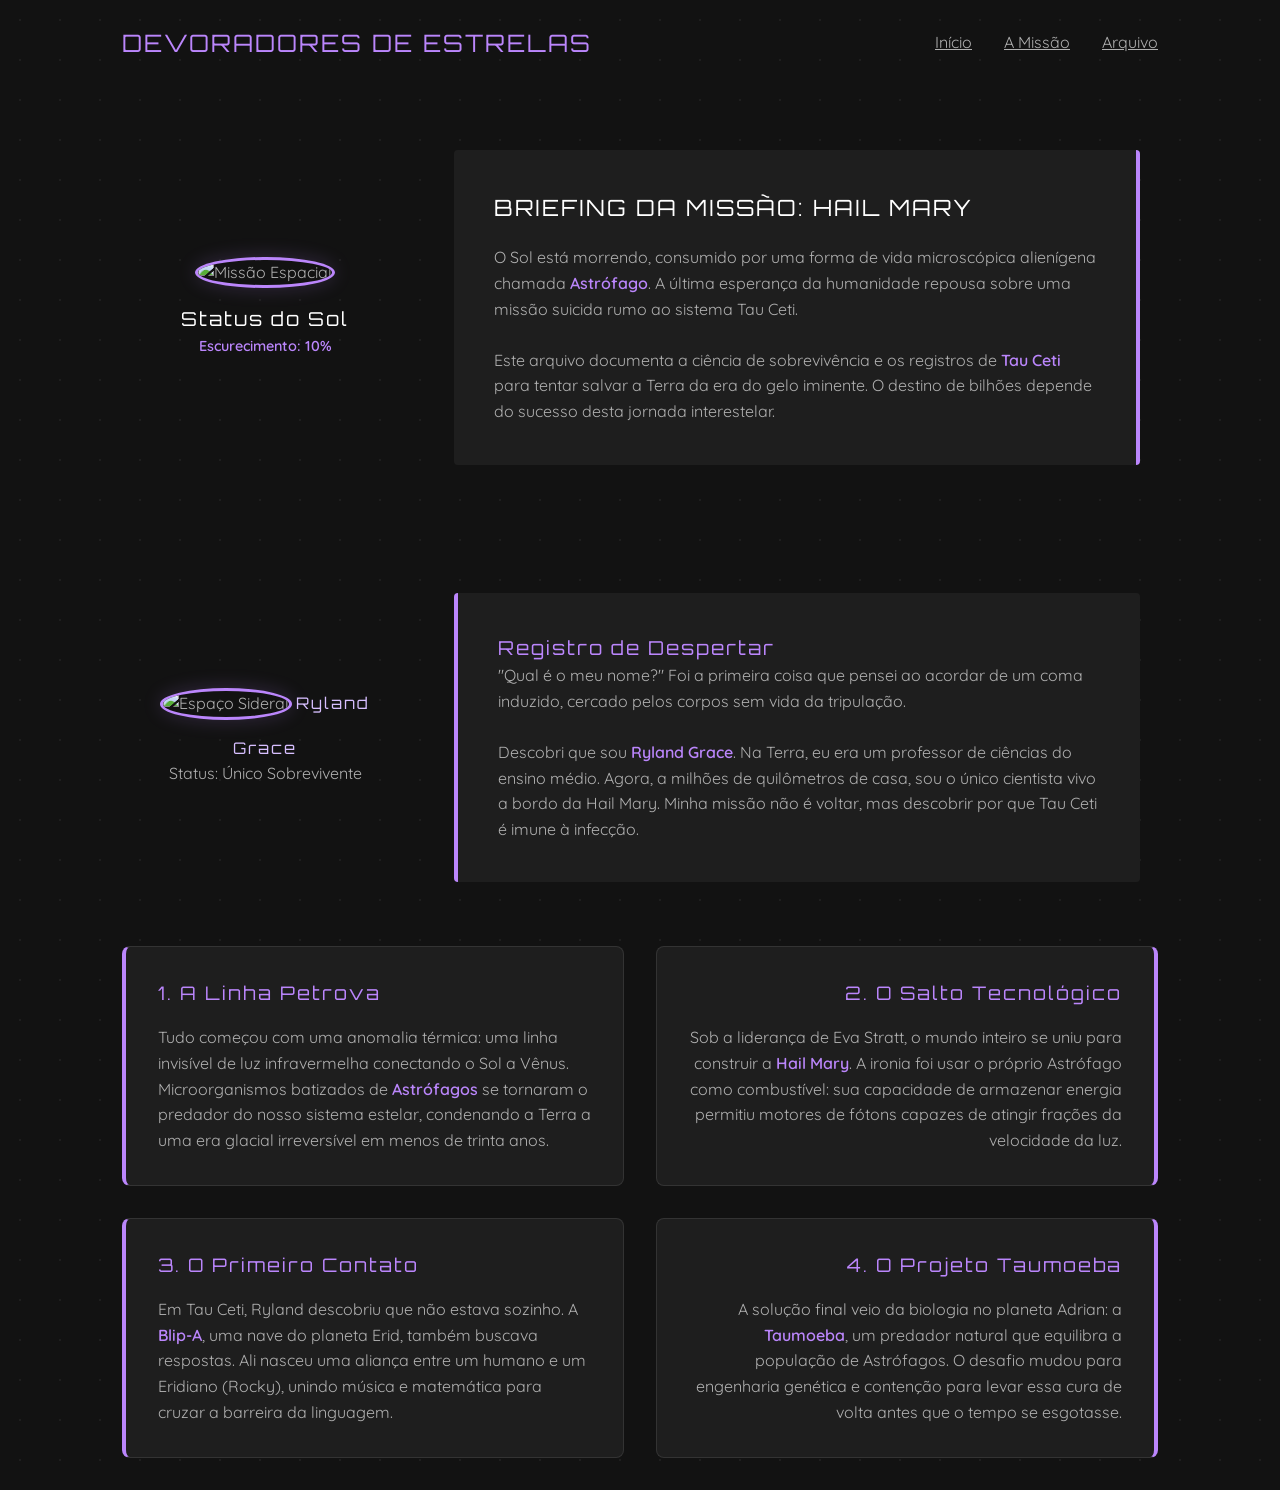
==== index.html @ bce08f2d "first commit" ====
<!DOCTYPE html>
<html lang="pt-BR">
<head>
    <meta charset="UTF-8">
    <meta name="viewport" content="width=device-width, initial-scale=1.0">
    <title>Projeto Hail Mary | Devoradores de Estrelas</title>
    <link rel="stylesheet" href="style.css">
    <link rel="preconnect" href="https://fonts.googleapis.com">
    <link rel="preconnect" href="https://fonts.gstatic.com" crossorigin>
    <link href="https://fonts.googleapis.com/css2?family=Orbitron:wght@400;700&family=Quicksand:wght@300;500&display=swap" rel="stylesheet">
</head>

<body>
    <nav>
        <h1>DEVORADORES DE ESTRELAS</h1>
        <ul>
            <li><a href="#">Início</a></li>
            <li><a href="#">A Missão</a></li>
            <li><a href="#">Arquivo</a></li>            
        </ul>
    </nav>
    
<div class="banner">
    <div class="content inversion">
        <div class="right-text">
            <strong>Briefing da Missão: Hail Mary</strong>
            <p>
                O Sol está morrendo, consumido por uma forma de vida microscópica alienígena chamada <span>Astrófago</span>. 
                A última esperança da humanidade repousa sobre uma missão suicida rumo ao sistema Tau Ceti.
            </p>
            <br>
            <p>
                Este arquivo documenta a ciência de sobrevivência e os registros de <span>Tau Ceti</span> para tentar salvar a Terra da era do gelo iminente. O destino de bilhões depende do sucesso desta jornada interestelar.
            </p>
        </div>

        <div class="left-img">
            <img src="https://images.unsplash.com/photo-1446776811953-b23d57bd21aa?q=80&w=400&auto=format&fit=crop" alt="Missão Espacial">
            <strong>Status do Sol</strong>
            <p>Escurecimento: 10%</p>
        </div>
    </div>
</div>

<div class="banner">
    <div class="content">
        <div class="left">
            <img src="https://images.unsplash.com/photo-1462331940025-496dfbfc7564?q=80&w=400&auto=format&fit=crop" alt="Espaço Sideral">
            <strong>Ryland Grace</strong>
            <p>Status: Único Sobrevivente</p>
        </div>

        <div class="right">
            <strong>Registro de Despertar</strong>
            <p>
                "Qual é o meu nome?" Foi a primeira coisa que pensei ao acordar de um coma induzido, cercado pelos corpos sem vida da tripulação. 
            </p>
            <br>
            <p>
                Descobri que sou <span>Ryland Grace</span>. Na Terra, eu era um professor de ciências do ensino médio. Agora, a milhões de quilômetros de casa, sou o único cientista vivo a bordo da Hail Mary. Minha missão não é voltar, mas descobrir por que Tau Ceti é imune à infecção.
            </p>
        </div>
    </div>
</div>
    <section class="info-row">
        <div class="info-box left-box">
            <h3>1. A Linha Petrova</h3>
            <p>Tudo começou com uma anomalia térmica: uma linha invisível de luz infravermelha conectando o Sol a Vênus. Microorganismos batizados de <span>Astrófagos</span> se tornaram o predador do nosso sistema estelar, condenando a Terra a uma era glacial irreversível em menos de trinta anos.</p>
        </div>
        <div class="info-box right-box">
            <h3>2. O Salto Tecnológico</h3>
            <p>Sob a liderança de Eva Stratt, o mundo inteiro se uniu para construir a <span>Hail Mary</span>. A ironia foi usar o próprio Astrófago como combustível: sua capacidade de armazenar energia permitiu motores de fótons capazes de atingir frações da velocidade da luz.</p>
        </div>
    </section>

    <section class="info-row">
        <div class="info-box left-box">
            <h3>3. O Primeiro Contato</h3>
            <p>Em Tau Ceti, Ryland descobriu que não estava sozinho. A <span>Blip-A</span>, uma nave do planeta Erid, também buscava respostas. Ali nasceu uma aliança entre um humano e um Eridiano (Rocky), unindo música e matemática para cruzar a barreira da linguagem.</p>
        </div>
        <div class="info-box right-box">
            <h3>4. O Projeto Taumoeba</h3>
            <p>A solução final veio da biologia no planeta Adrian: a <span>Taumoeba</span>, um predador natural que equilibra a população de Astrófagos. O desafio mudou para engenharia genética e contenção para levar essa cura de volta antes que o tempo se esgotasse.</p>
        </div>
    </section>
</body>
</html>
---- style.css ----
* {
    box-sizing: border-box;
    padding: 0;
    margin: 0;
}

body {
    background-color: #121212;
    background-image: radial-gradient(circle, rgba(255,255,255,0.05) 1px, transparent 1px);
    background-size: 40px 40px;
    color: #B0B0B0;
    font-family: 'Quicksand', sans-serif;
    line-height: 1.6;
}

h1, h3, strong {
    font-family: 'Orbitron', sans-serif; /* Troca aqui */
    color: #d7bfff;
    letter-spacing: 2px; /* Orbitron fica linda com espaçamento maior */
    font-weight: 400; 
}
/* Ajuste no Briefing e Registro para a fonte não ficar gigante */
.banner .content .right strong, 
.right-text strong {
    font-size: 1.2rem; /* Orbitron é naturalmente maior, então diminuímos o size */
    color: #BB86FC;
}

span {
    color: #BB86FC;
    font-weight: 600;
}

/* Navegação */
nav {
    padding: 1.5rem 2rem;
    display: flex;
    justify-content: space-between;
    align-items: center;
    max-width: 1100px;
    margin: 0 auto;
}

nav h1 { 
    font-size: 1.5rem;
    color: #BB86FC;
}

nav ul {
    display: flex;
    gap: 2rem;
    list-style: none;
}

nav ul li a {
    color: #B0B0B0;
    transition: 0.3s;
}

nav ul li a:hover {
    color: #BB86FC;
}

/* NOVA SEÇÃO: Mission Briefing */
.mission-briefing {
    max-width: 1100px;
    margin: 2rem auto;
    padding: 0 2rem;
}

.briefing-content {
    background: rgba(187, 134, 252, 0.05);
    border: 1px solid rgba(187, 134, 252, 0.2);
    padding: 2rem;
    border-radius: 8px;
    text-align: center;
}

.briefing-content strong {
    display: block;
    font-size: 1.2rem;
    margin-bottom: 1rem;
    color: #BB86FC;
    text-transform: uppercase;
}

/* Banner Personagem */
.banner {
    display: flex;
    justify-content: center;
    padding: 4rem 2rem;
}

.banner .content {
    display: flex;
    max-width: 1000px;
    gap: 4rem;
    align-items: center;
}

.banner .left {
    text-align: center;
    min-width: 250px;
}

.banner img {
    width: 200px; height: 200px;
    border-radius: 50%;
    border: 3px solid #BB86FC;
    margin-bottom: 1rem;
    box-shadow: 0 0 20px rgba(187, 134, 252, 0.2);
}

.banner .right {
    background: #1E1E1E;
    padding: 2.5rem;
    border-left: 4px solid #BB86FC;
    border-radius: 4px;
}

/* Seções de 2 em 2 */
.info-row {
    display: flex;
    max-width: 1100px;
    margin: 0 auto 2rem;
    gap: 2rem;
    padding: 0 2rem;
}

.info-box {
    flex: 1;
    background: #1E1E1E;
    padding: 2rem;
    border-radius: 8px;
    border: 1px solid #333;
    transition: 0.3s;
}

.left-box {
    border-left: 4px solid #BB86FC;
}

.right-box {
    border-right: 4px solid #BB86FC;
    text-align: right;
}

.info-box h3 {
    color: #BB86FC;
    margin-bottom: 1rem;
}

.info-box:hover {
    transform: translateY(-5px);
    border-color: #BB86FC;
}

/* Responsividade */
@media (max-width: 850px) {
    .banner .content, .info-row {
        flex-direction: column;
        }
    .right-box {
        text-align: left;
        border-right: none;
        border-left: 4px solid #BB86FC;
    }
    nav {
        flex-direction: column;
        gap: 1rem;
    }
}

/* Classe para inverter a ordem (Texto na Esquerda, Imagem na Direita) */
.inversion {
    flex-direction: row-reverse !important;
}

/* Ajuste específico para o card de texto quando está na esquerda */
.right-text {
    background: #1E1E1E;
    padding: 2.5rem;
    border-right: 4px solid #BB86FC; /* Borda agora no lado direito */
    border-radius: 4px;
    flex: 1;
}

.right-text strong {
    display: block;
    font-size: 1.4rem;
    margin-bottom: 1.2rem;
    color: #FFFFFF;
    text-transform: uppercase;
}

/* Ajuste da imagem quando está no lado direito */
.left-img {
    text-align: center;
    min-width: 250px;
}

.left-img img {
    width: 200px;
    height: 200px;
    border-radius: 50%;
    border: 3px solid #BB86FC;
    margin-bottom: 1rem;
    box-shadow: 0 0 20px rgba(187, 134, 252, 0.2);
}

.left-img strong {
    display: block;
    font-size: 1.2rem;
    color: #FFFFFF;
}

.left-img p {
    color: #BB86FC;
    font-weight: 600;
    font-size: 0.9rem;
}

/* Responsividade: Volta ao normal no mobile para não quebrar o layout */
@media (max-width: 850px) {
    .inversion {
        flex-direction: column !important;
    }
    .right-text {
        border-right: none;
        border-left: 4px solid #BB86FC; /* Volta para a esquerda no mobile */
    }
}
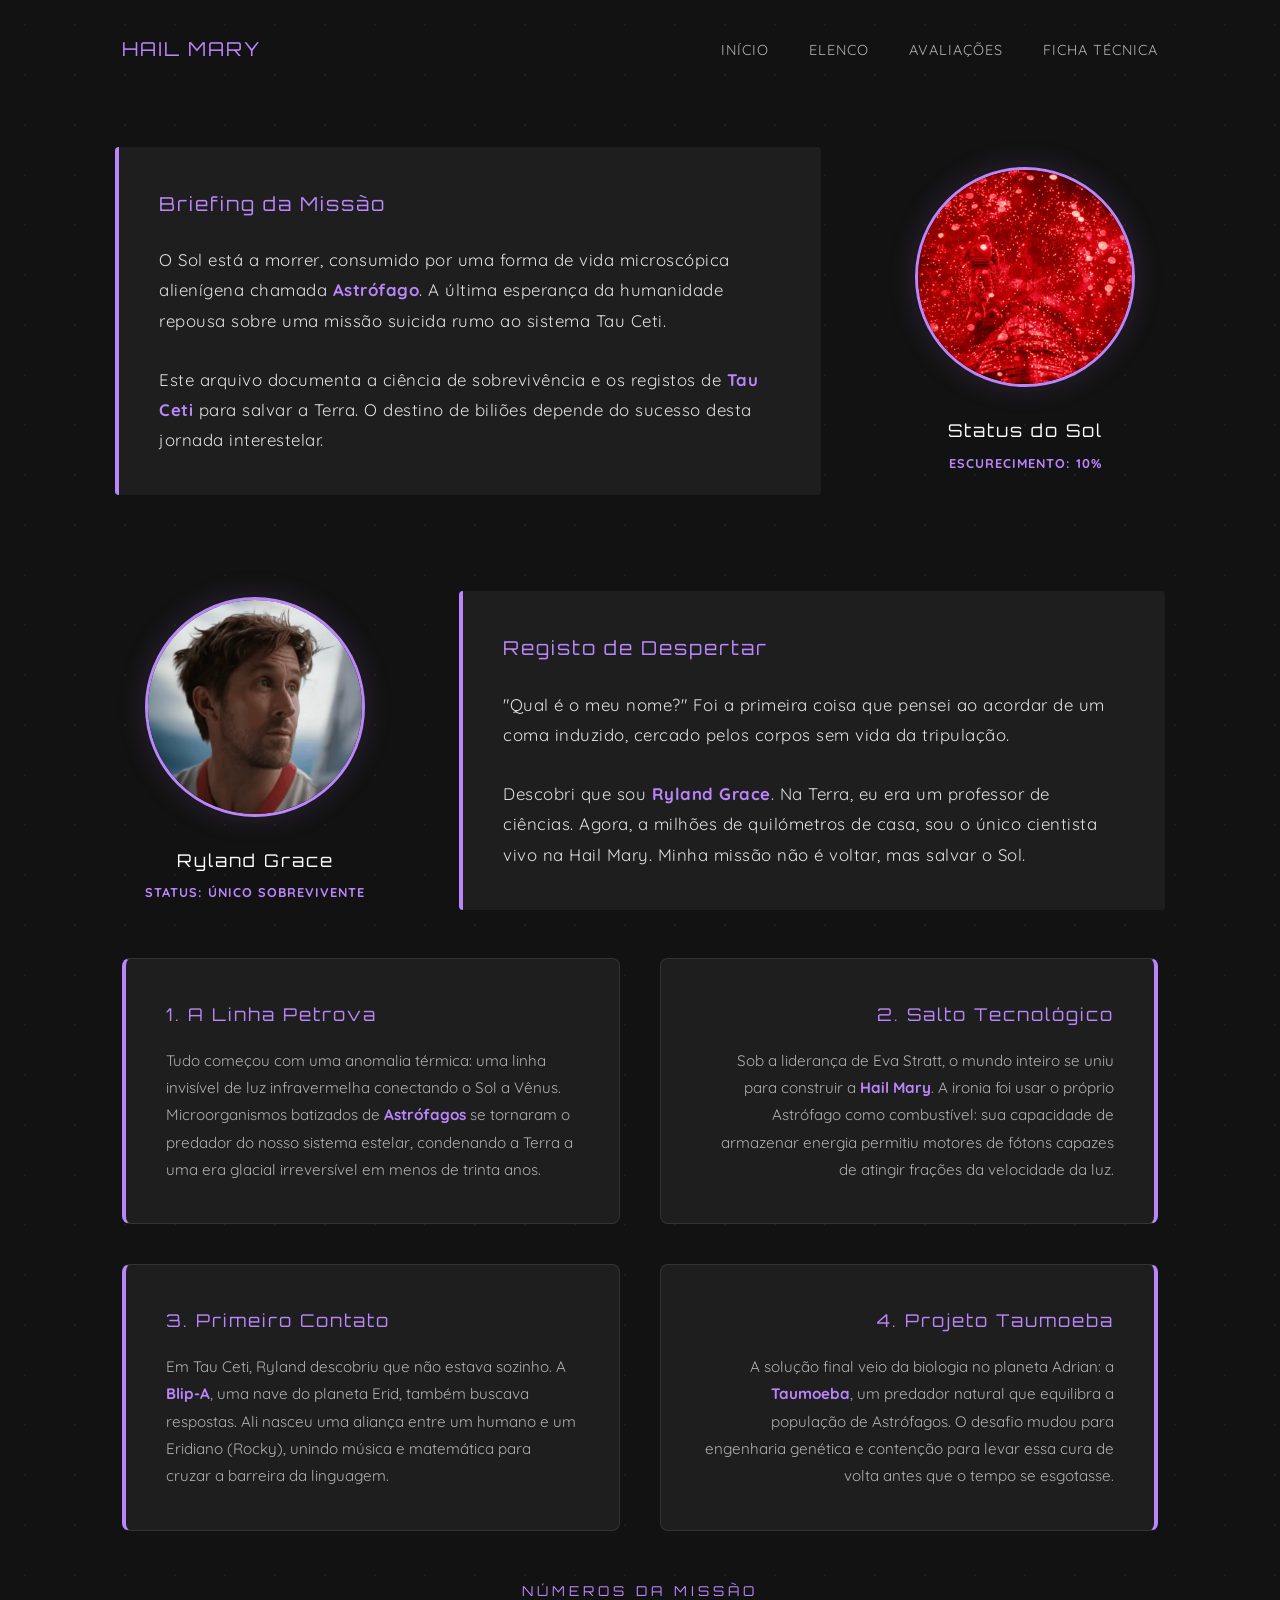
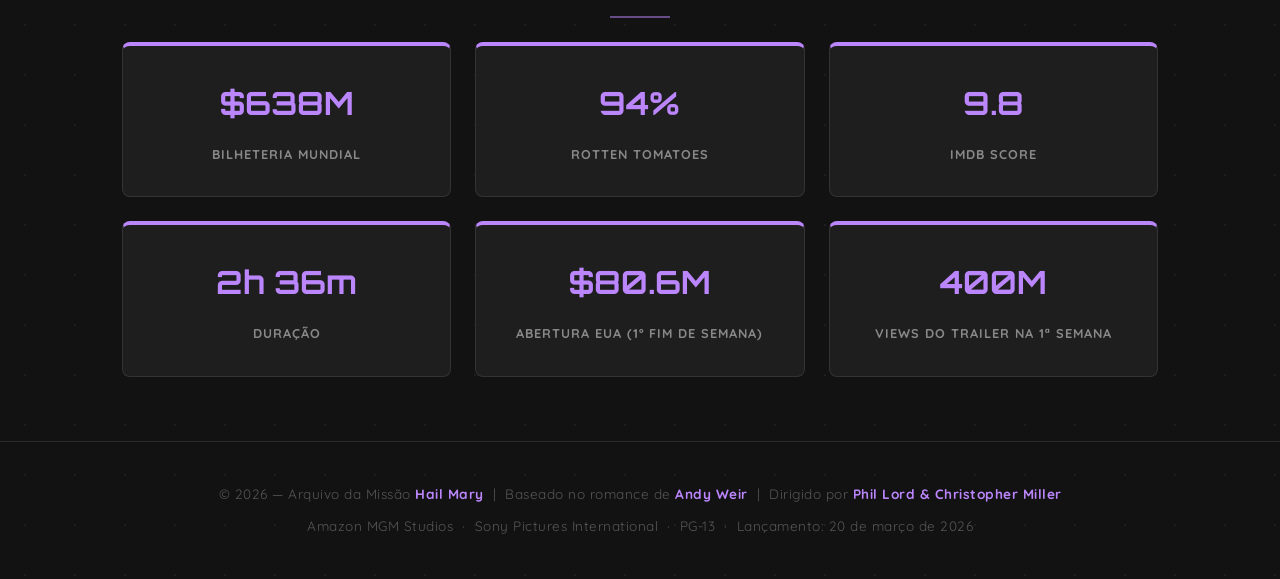
==== commit 11d8693a: "finalizado' '" ====
--- a/index.html
+++ b/index.html
@@ -7,81 +7,105 @@
     <link rel="stylesheet" href="style.css">
     <link rel="preconnect" href="https://fonts.googleapis.com">
     <link rel="preconnect" href="https://fonts.gstatic.com" crossorigin>
-    <link href="https://fonts.googleapis.com/css2?family=Orbitron:wght@400;700&family=Quicksand:wght@300;500&display=swap" rel="stylesheet">
+    <link href="https://fonts.googleapis.com/css2?family=Orbitron:wght@400;700&family=Quicksand:wght@300;500;700&display=swap" rel="stylesheet">
 </head>
 
 <body>
     <nav>
-        <h1>DEVORADORES DE ESTRELAS</h1>
+        <h1>HAIL MARY</h1>
         <ul>
             <li><a href="#">Início</a></li>
-            <li><a href="#">A Missão</a></li>
-            <li><a href="#">Arquivo</a></li>            
+            <li><a href="index2.html">Elenco</a></li>
+            <li><a href="index3.html">Avaliações</a></li>
+            <li><a href="index4.html">Ficha Técnica</a></li>
         </ul>
     </nav>
-    
-<div class="banner">
-    <div class="content inversion">
-        <div class="right-text">
-            <strong>Briefing da Missão: Hail Mary</strong>
-            <p>
-                O Sol está morrendo, consumido por uma forma de vida microscópica alienígena chamada <span>Astrófago</span>. 
-                A última esperança da humanidade repousa sobre uma missão suicida rumo ao sistema Tau Ceti.
-            </p>
-            <br>
-            <p>
-                Este arquivo documenta a ciência de sobrevivência e os registros de <span>Tau Ceti</span> para tentar salvar a Terra da era do gelo iminente. O destino de bilhões depende do sucesso desta jornada interestelar.
-            </p>
-        </div>
 
-        <div class="left-img">
-            <img src="https://images.unsplash.com/photo-1446776811953-b23d57bd21aa?q=80&w=400&auto=format&fit=crop" alt="Missão Espacial">
-            <strong>Status do Sol</strong>
-            <p>Escurecimento: 10%</p>
+    <div class="banner">
+        <div class="content">
+            <div class="text-block border-left">
+                <strong>Briefing da Missão</strong>
+                <p>O Sol está a morrer, consumido por uma forma de vida microscópica alienígena chamada <span>Astrófago</span>. A última esperança da humanidade repousa sobre uma missão suicida rumo ao sistema Tau Ceti.</p>
+                <br>
+                <p>Este arquivo documenta a ciência de sobrevivência e os registos de <span>Tau Ceti</span> para salvar a Terra. O destino de biliões depende do sucesso desta jornada interestelar.</p>
+            </div>
+            <div class="image-block">
+                <img src="pics/project-hail-mary-astrophage.jpg" alt="Astrófagos na linha de Petrova">
+                <strong>Status do Sol</strong>
+                <p class="status-tag">Escurecimento: 10%</p>
+            </div>
         </div>
     </div>
-</div>
 
-<div class="banner">
-    <div class="content">
-        <div class="left">
-            <img src="https://images.unsplash.com/photo-1462331940025-496dfbfc7564?q=80&w=400&auto=format&fit=crop" alt="Espaço Sideral">
-            <strong>Ryland Grace</strong>
-            <p>Status: Único Sobrevivente</p>
-        </div>
-
-        <div class="right">
-            <strong>Registro de Despertar</strong>
-            <p>
-                "Qual é o meu nome?" Foi a primeira coisa que pensei ao acordar de um coma induzido, cercado pelos corpos sem vida da tripulação. 
-            </p>
-            <br>
-            <p>
-                Descobri que sou <span>Ryland Grace</span>. Na Terra, eu era um professor de ciências do ensino médio. Agora, a milhões de quilômetros de casa, sou o único cientista vivo a bordo da Hail Mary. Minha missão não é voltar, mas descobrir por que Tau Ceti é imune à infecção.
-            </p>
+    <div class="banner">
+        <div class="content">
+            <div class="image-block">
+                <img src="pics/graceimg.png" alt="Ryland Grace">
+                <strong>Ryland Grace</strong>
+                <p class="status-tag">Status: Único Sobrevivente</p>
+            </div>
+            <div class="text-block border-left">
+                <strong>Registo de Despertar</strong>
+                <p>"Qual é o meu nome?" Foi a primeira coisa que pensei ao acordar de um coma induzido, cercado pelos corpos sem vida da tripulação.</p>
+                <br>
+                <p>Descobri que sou <span>Ryland Grace</span>. Na Terra, eu era um professor de ciências. Agora, a milhões de quilómetros de casa, sou o único cientista vivo na Hail Mary. Minha missão não é voltar, mas salvar o Sol.</p>
+            </div>
         </div>
     </div>
-</div>
+
     <section class="info-row">
-        <div class="info-box left-box">
+        <div class="info-box left-accent">
             <h3>1. A Linha Petrova</h3>
             <p>Tudo começou com uma anomalia térmica: uma linha invisível de luz infravermelha conectando o Sol a Vênus. Microorganismos batizados de <span>Astrófagos</span> se tornaram o predador do nosso sistema estelar, condenando a Terra a uma era glacial irreversível em menos de trinta anos.</p>
         </div>
-        <div class="info-box right-box">
-            <h3>2. O Salto Tecnológico</h3>
-            <p>Sob a liderança de Eva Stratt, o mundo inteiro se uniu para construir a <span>Hail Mary</span>. A ironia foi usar o próprio Astrófago como combustível: sua capacidade de armazenar energia permitiu motores de fótons capazes de atingir frações da velocidade da luz.</p>
+        <div class="info-box right-accent">
+            <h3>2. Salto Tecnológico</h3>
+            <p>Sob a liderança de Eva Stratt, o mundo inteiro se uniu para construir a <span>Hail Mary</span>. A ironia foi usar o próprio Astrófago como combustível: sua capacidade de armazenar energia permitiu motores de fótons capazes de atingir frações da velocidade da luz.</p> 
+       </div>
+    </section>
+
+    <section class="info-row">
+        <div class="info-box left-accent">
+            <h3>3. Primeiro Contato</h3>
+            <p>Em Tau Ceti, Ryland descobriu que não estava sozinho. A <span>Blip-A</span>, uma nave do planeta Erid, também buscava respostas. Ali nasceu uma aliança entre um humano e um Eridiano (Rocky), unindo música e matemática para cruzar a barreira da linguagem.</p>
+        </div>
+        <div class="info-box right-accent">
+            <h3>4. Projeto Taumoeba</h3>
+            <p>A solução final veio da biologia no planeta Adrian: a <span>Taumoeba</span>, um predador natural que equilibra a população de Astrófagos. O desafio mudou para engenharia genética e contenção para levar essa cura de volta antes que o tempo se esgotasse.</p>
         </div>
     </section>
 
-    <section class="info-row">
-        <div class="info-box left-box">
-            <h3>3. O Primeiro Contato</h3>
-            <p>Em Tau Ceti, Ryland descobriu que não estava sozinho. A <span>Blip-A</span>, uma nave do planeta Erid, também buscava respostas. Ali nasceu uma aliança entre um humano e um Eridiano (Rocky), unindo música e matemática para cruzar a barreira da linguagem.</p>
+    <p class="section-title">Números da Missão</p>
+    <div class="stats-grid">
+        <div class="stat-card">
+            <span class="stat-number">$638M</span>
+            <span class="stat-label">Bilheteria Mundial</span>
         </div>
-        <div class="info-box right-box">
-            <h3>4. O Projeto Taumoeba</h3>
-            <p>A solução final veio da biologia no planeta Adrian: a <span>Taumoeba</span>, um predador natural que equilibra a população de Astrófagos. O desafio mudou para engenharia genética e contenção para levar essa cura de volta antes que o tempo se esgotasse.</p>
+        <div class="stat-card">
+            <span class="stat-number">94%</span>
+            <span class="stat-label">Rotten Tomatoes</span>
         </div>
-    </section>
+        <div class="stat-card">
+            <span class="stat-number">9.8</span>
+            <span class="stat-label">IMDb Score</span>
+        </div>
+        <div class="stat-card">
+            <span class="stat-number">2h 36m</span>
+            <span class="stat-label">Duração</span>
+        </div>
+        <div class="stat-card">
+            <span class="stat-number">$80.6M</span>
+            <span class="stat-label">Abertura EUA (1º fim de semana)</span>
+        </div>
+        <div class="stat-card">
+            <span class="stat-number">400M</span>
+            <span class="stat-label">Views do Trailer na 1ª Semana</span>
+        </div>
+    </div>
+
+    <footer>
+        <p>© 2026 — Arquivo da Missão <span>Hail Mary</span> &nbsp;|&nbsp; Baseado no romance de <span>Andy Weir</span> &nbsp;|&nbsp; Dirigido por <span>Phil Lord & Christopher Miller</span></p>
+        <p style="margin-top:0.5rem;">Amazon MGM Studios &nbsp;·&nbsp; Sony Pictures International &nbsp;·&nbsp; PG-13 &nbsp;·&nbsp; Lançamento: 20 de março de 2026</p>
+    </footer>
 </body>
 </html>
--- a/style.css
+++ b/style.css
@@ -1,3 +1,4 @@
+/* --- Reset e Configurações Globais --- */
 * {
     box-sizing: border-box;
     padding: 0;
@@ -6,34 +7,30 @@
 
 body {
     background-color: #121212;
+    /* Efeito sutil de estrelas no fundo */
     background-image: radial-gradient(circle, rgba(255,255,255,0.05) 1px, transparent 1px);
-    background-size: 40px 40px;
-    color: #B0B0B0;
+    background-size: 50px 50px;
+    color: #E0E0E0; /* Cinza suave para não "estourar" a visão */
     font-family: 'Quicksand', sans-serif;
-    line-height: 1.6;
+    line-height: 1.8; /* Espaçamento de linha maior para melhor leitura */
+    -webkit-font-smoothing: antialiased;
 }
 
 h1, h3, strong {
-    font-family: 'Orbitron', sans-serif; /* Troca aqui */
-    color: #d7bfff;
-    letter-spacing: 2px; /* Orbitron fica linda com espaçamento maior */
-    font-weight: 400; 
-}
-/* Ajuste no Briefing e Registro para a fonte não ficar gigante */
-.banner .content .right strong, 
-.right-text strong {
-    font-size: 1.2rem; /* Orbitron é naturalmente maior, então diminuímos o size */
-    color: #BB86FC;
+    font-family: 'Orbitron', sans-serif;
+    color: #FFFFFF;
+    letter-spacing: 2px;
+    font-weight: 400;
 }
 
 span {
     color: #BB86FC;
-    font-weight: 600;
-}
-
-/* Navegação */
+    font-weight: 700;
+}
+
+/* --- Navegação --- */
 nav {
-    padding: 1.5rem 2rem;
+    padding: 2rem;
     display: flex;
     justify-content: space-between;
     align-items: center;
@@ -41,192 +38,268 @@
     margin: 0 auto;
 }
 
-nav h1 { 
-    font-size: 1.5rem;
-    color: #BB86FC;
-}
-
-nav ul {
-    display: flex;
-    gap: 2rem;
-    list-style: none;
-}
-
-nav ul li a {
-    color: #B0B0B0;
-    transition: 0.3s;
-}
-
-nav ul li a:hover {
-    color: #BB86FC;
-}
-
-/* NOVA SEÇÃO: Mission Briefing */
-.mission-briefing {
-    max-width: 1100px;
-    margin: 2rem auto;
-    padding: 0 2rem;
-}
-
-.briefing-content {
-    background: rgba(187, 134, 252, 0.05);
-    border: 1px solid rgba(187, 134, 252, 0.2);
-    padding: 2rem;
-    border-radius: 8px;
-    text-align: center;
-}
-
-.briefing-content strong {
+nav h1 { font-size: 1.2rem; color: #BB86FC; }
+
+nav ul { display: flex; gap: 2.5rem; list-style: none; }
+
+nav ul li a { 
+    color: #B0B0B0; 
+    font-size: 0.9rem; 
+    text-transform: uppercase; 
+    letter-spacing: 1px;
+    text-decoration: none;
+    transition: 0.3s; 
+}
+
+nav ul li a:hover { color: #BB86FC; }
+
+/* --- Estrutura de Banners --- */
+.banner {
+    display: flex;
+    justify-content: center;
+    padding: 3rem 2rem;
+}
+
+.banner.inversion .content {
+    flex-direction: row-reverse; /* Inverte a posição: Imagem na direita */
+}
+
+.content {
+    display: flex;
+    max-width: 1050px;
+    width: 100%;
+    gap: 4rem;
+    align-items: center;
+}
+
+/* Blocos de Texto */
+.text-block {
+    background: #1E1E1E;
+    padding: 2.5rem;
+    border-radius: 4px;
+    flex: 1;
+}
+
+.border-left { border-left: 4px solid #BB86FC; }
+.border-right { border-right: 4px solid #BB86FC; text-align: right; }
+
+.text-block strong {
     display: block;
     font-size: 1.2rem;
-    margin-bottom: 1rem;
-    color: #BB86FC;
-    text-transform: uppercase;
-}
-
-/* Banner Personagem */
-.banner {
-    display: flex;
-    justify-content: center;
-    padding: 4rem 2rem;
-}
-
-.banner .content {
-    display: flex;
-    max-width: 1000px;
-    gap: 4rem;
-    align-items: center;
-}
-
-.banner .left {
+    margin-bottom: 1.5rem;
+    color: #BB86FC;
+}
+
+.text-block p {
+    font-size: 1.05rem;
+    letter-spacing: 0.5px;
+}
+
+/* Blocos de Imagem */
+.image-block {
     text-align: center;
-    min-width: 250px;
-}
-
-.banner img {
-    width: 200px; height: 200px;
+    min-width: 280px;
+}
+
+.image-block img {
+    width: 220px;
+    height: 220px;
     border-radius: 50%;
     border: 3px solid #BB86FC;
-    margin-bottom: 1rem;
-    box-shadow: 0 0 20px rgba(187, 134, 252, 0.2);
-}
-
-.banner .right {
-    background: #1E1E1E;
-    padding: 2.5rem;
-    border-left: 4px solid #BB86FC;
-    border-radius: 4px;
-}
-
-/* Seções de 2 em 2 */
+    margin-bottom: 1.2rem;
+    box-shadow: 0 0 30px rgba(187, 134, 252, 0.15);
+    object-fit: cover;
+}
+
+.image-block strong {
+    font-size: 1.1rem;
+    display: block;
+    margin-bottom: 0.3rem;
+}
+
+.status-tag {
+    color: #BB86FC;
+    font-size: 0.8rem;
+    text-transform: uppercase;
+    font-weight: 700;
+    letter-spacing: 1px;
+}
+
+/* --- Seções de Informação (2 em 2) --- */
 .info-row {
     display: flex;
     max-width: 1100px;
-    margin: 0 auto 2rem;
-    gap: 2rem;
+    margin: 0 auto 2.5rem;
+    gap: 2.5rem;
     padding: 0 2rem;
 }
 
 .info-box {
     flex: 1;
     background: #1E1E1E;
-    padding: 2rem;
+    padding: 2.5rem;
     border-radius: 8px;
     border: 1px solid #333;
+    transition: 0.4s cubic-bezier(0.175, 0.885, 0.32, 1.275);
+}
+
+.left-accent { border-left: 4px solid #BB86FC; }
+.right-accent { border-right: 4px solid #BB86FC; text-align: right; }
+
+.info-box h3 { font-size: 1.1rem; color: #BB86FC; margin-bottom: 1rem; }
+
+.info-box p { font-size: 0.95rem; color: #B0B0B0; }
+
+.info-box:hover {
+    transform: translateY(-8px);
+    border-color: #BB86FC;
+    background: #252525;
+}
+
+/* --- Reviews --- */
+.review-large {
+    padding: 3rem;
+    font-style: italic;
+}
+
+.review-large h3 {
+    margin-bottom: 1.2rem;
+    font-size: 1rem;
+}
+
+.review-large p {
+    font-size: 1rem;
+    color: #C8C8C8;
+    line-height: 1.9;
+}
+
+/* --- Responsividade --- */
+@media (max-width: 850px) {
+    .content, .info-row, .banner.inversion .content { 
+        flex-direction: column !important; 
+        text-align: center;
+    }
+    
+    .border-right, .border-left, .left-accent, .right-accent {
+        border: none;
+        border-top: 4px solid #BB86FC;
+        text-align: center;
+    }
+
+    nav { flex-direction: column; gap: 1.5rem; }
+}
+/* --- Footer --- */
+footer {
+    margin-top: 4rem;
+    padding: 2.5rem 2rem;
+    border-top: 1px solid #2a2a2a;
+    text-align: center;
+    color: #555;
+    font-size: 0.85rem;
+    letter-spacing: 0.5px;
+}
+
+footer span { color: #BB86FC; }
+
+/* --- Ficha Técnica / Stats grid --- */
+.stats-grid {
+    display: grid;
+    grid-template-columns: repeat(3, 1fr);
+    gap: 1.5rem;
+    max-width: 1100px;
+    margin: 0 auto 3rem;
+    padding: 0 2rem;
+}
+
+.stat-card {
+    background: #1E1E1E;
+    border: 1px solid #333;
+    border-top: 4px solid #BB86FC;
+    border-radius: 8px;
+    padding: 1.8rem;
+    text-align: center;
     transition: 0.3s;
 }
 
-.left-box {
-    border-left: 4px solid #BB86FC;
-}
-
-.right-box {
-    border-right: 4px solid #BB86FC;
-    text-align: right;
-}
-
-.info-box h3 {
-    color: #BB86FC;
-    margin-bottom: 1rem;
-}
-
-.info-box:hover {
+.stat-card:hover {
+    background: #252525;
     transform: translateY(-5px);
-    border-color: #BB86FC;
-}
-
-/* Responsividade */
+}
+
+.stat-card .stat-number {
+    font-family: 'Orbitron', sans-serif;
+    font-size: 2rem;
+    color: #BB86FC;
+    display: block;
+    margin-bottom: 0.4rem;
+}
+
+.stat-card .stat-label {
+    font-size: 0.8rem;
+    color: #888;
+    text-transform: uppercase;
+    letter-spacing: 1px;
+}
+
+/* --- Section title --- */
+.section-title {
+    text-align: center;
+    font-family: 'Orbitron', sans-serif;
+    color: #BB86FC;
+    font-size: 0.85rem;
+    letter-spacing: 4px;
+    text-transform: uppercase;
+    margin: 3rem auto 1.5rem;
+    max-width: 1100px;
+    padding: 0 2rem;
+}
+
+.section-title::after {
+    content: '';
+    display: block;
+    width: 60px;
+    height: 2px;
+    background: #BB86FC;
+    margin: 0.8rem auto 0;
+    opacity: 0.5;
+}
+
+/* --- Trilha sonora --- */
+.tracklist {
+    max-width: 1100px;
+    margin: 0 auto 3rem;
+    padding: 0 2rem;
+    display: grid;
+    grid-template-columns: 1fr 1fr;
+    gap: 0.6rem;
+}
+
+.track-item {
+    background: #1a1a1a;
+    border-left: 3px solid #333;
+    padding: 0.8rem 1.2rem;
+    border-radius: 4px;
+    font-size: 0.9rem;
+    color: #B0B0B0;
+    display: flex;
+    gap: 1rem;
+    transition: 0.2s;
+}
+
+.track-item:hover {
+    border-left-color: #BB86FC;
+    color: #E0E0E0;
+    background: #222;
+}
+
+.track-item .track-num {
+    color: #555;
+    font-family: 'Orbitron', sans-serif;
+    font-size: 0.75rem;
+    min-width: 24px;
+}
+
 @media (max-width: 850px) {
-    .banner .content, .info-row {
-        flex-direction: column;
-        }
-    .right-box {
-        text-align: left;
-        border-right: none;
-        border-left: 4px solid #BB86FC;
-    }
-    nav {
-        flex-direction: column;
-        gap: 1rem;
-    }
-}
-
-/* Classe para inverter a ordem (Texto na Esquerda, Imagem na Direita) */
-.inversion {
-    flex-direction: row-reverse !important;
-}
-
-/* Ajuste específico para o card de texto quando está na esquerda */
-.right-text {
-    background: #1E1E1E;
-    padding: 2.5rem;
-    border-right: 4px solid #BB86FC; /* Borda agora no lado direito */
-    border-radius: 4px;
-    flex: 1;
-}
-
-.right-text strong {
-    display: block;
-    font-size: 1.4rem;
-    margin-bottom: 1.2rem;
-    color: #FFFFFF;
-    text-transform: uppercase;
-}
-
-/* Ajuste da imagem quando está no lado direito */
-.left-img {
-    text-align: center;
-    min-width: 250px;
-}
-
-.left-img img {
-    width: 200px;
-    height: 200px;
-    border-radius: 50%;
-    border: 3px solid #BB86FC;
-    margin-bottom: 1rem;
-    box-shadow: 0 0 20px rgba(187, 134, 252, 0.2);
-}
-
-.left-img strong {
-    display: block;
-    font-size: 1.2rem;
-    color: #FFFFFF;
-}
-
-.left-img p {
-    color: #BB86FC;
-    font-weight: 600;
-    font-size: 0.9rem;
-}
-
-/* Responsividade: Volta ao normal no mobile para não quebrar o layout */
-@media (max-width: 850px) {
-    .inversion {
-        flex-direction: column !important;
-    }
-    .right-text {
-        border-right: none;
-        border-left: 4px solid #BB86FC; /* Volta para a esquerda no mobile */
-    }
+    .stats-grid { grid-template-columns: 1fr; }
+    .tracklist { grid-template-columns: 1fr; }
 }
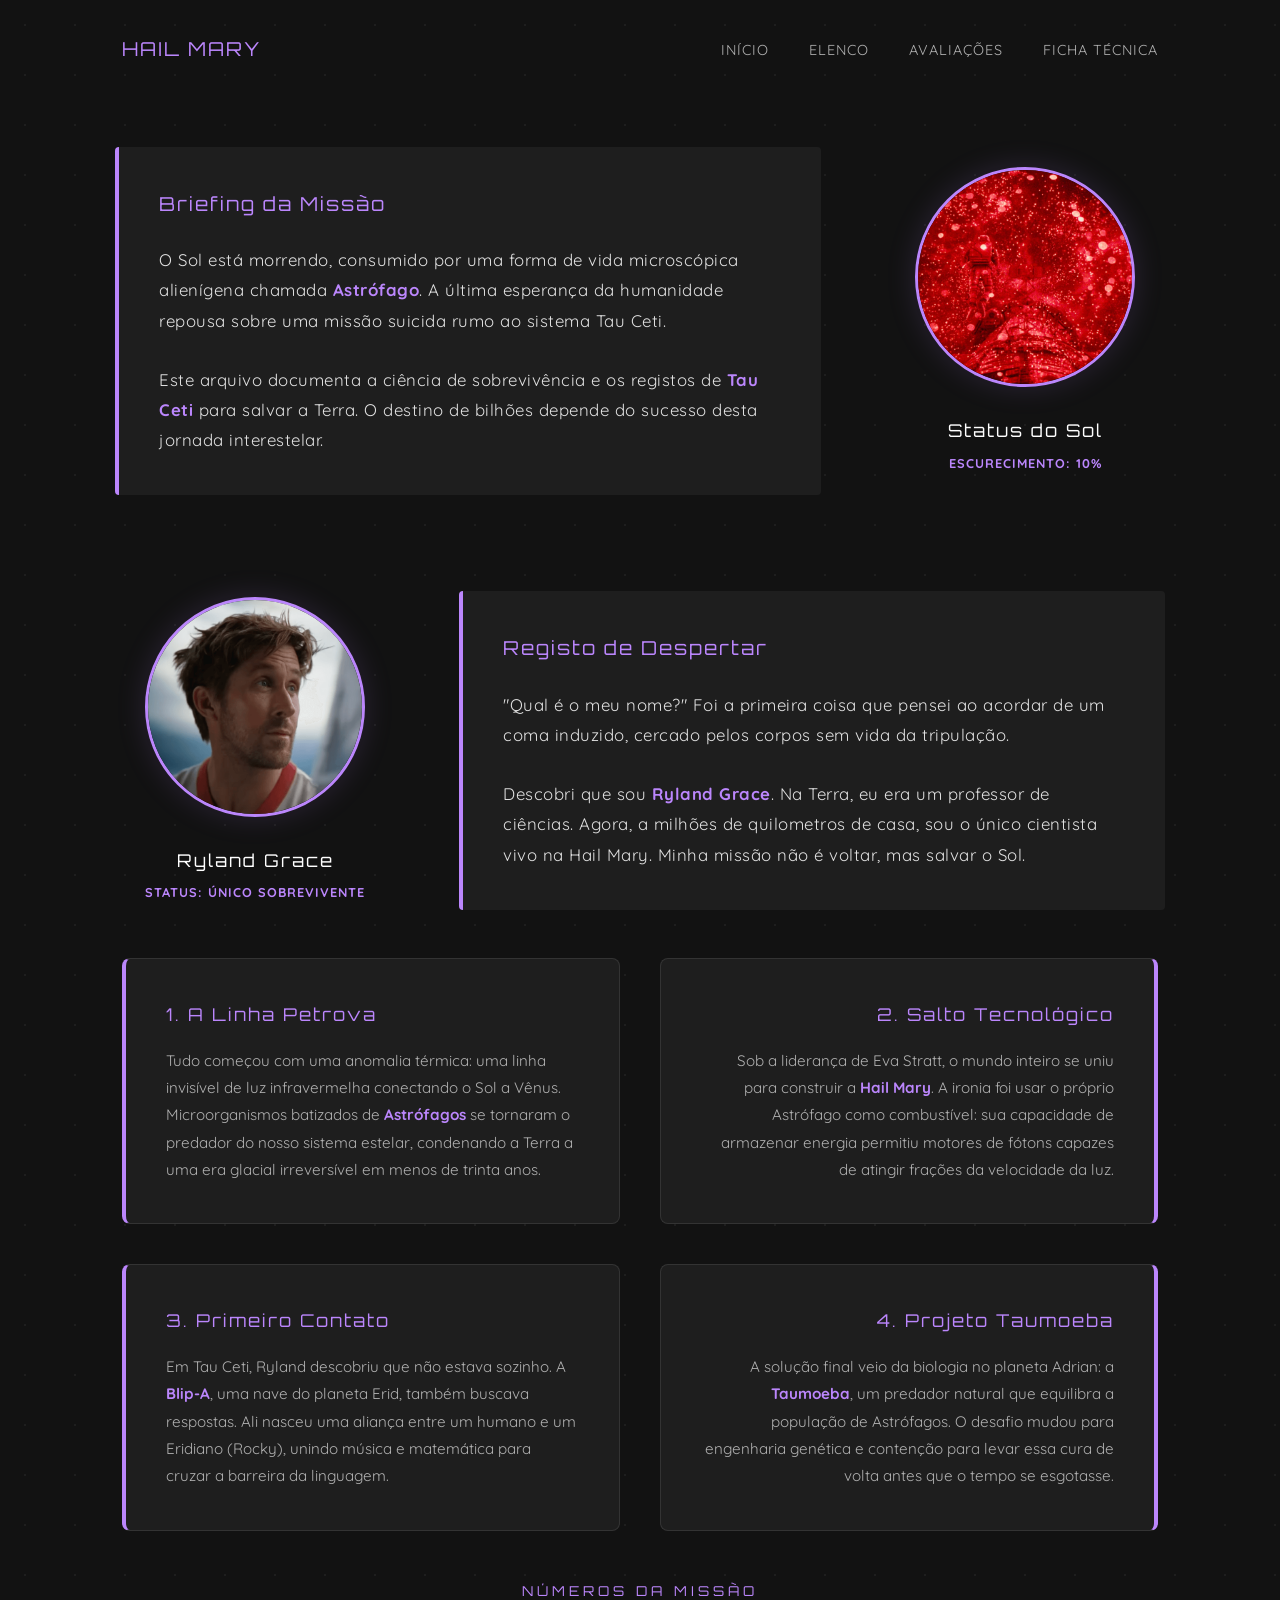
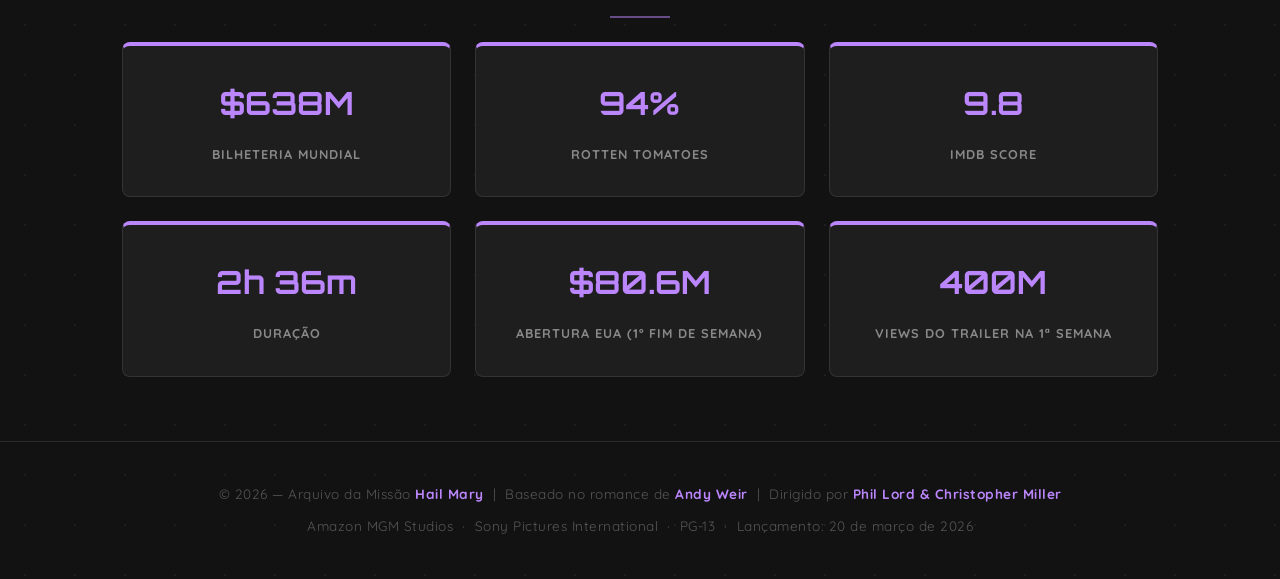
==== commit 7bb864b1: "correções ortograficas" ====
--- a/index.html
+++ b/index.html
@@ -25,9 +25,9 @@
         <div class="content">
             <div class="text-block border-left">
                 <strong>Briefing da Missão</strong>
-                <p>O Sol está a morrer, consumido por uma forma de vida microscópica alienígena chamada <span>Astrófago</span>. A última esperança da humanidade repousa sobre uma missão suicida rumo ao sistema Tau Ceti.</p>
+                <p>O Sol está morrendo, consumido por uma forma de vida microscópica alienígena chamada <span>Astrófago</span>. A última esperança da humanidade repousa sobre uma missão suicida rumo ao sistema Tau Ceti.</p>
                 <br>
-                <p>Este arquivo documenta a ciência de sobrevivência e os registos de <span>Tau Ceti</span> para salvar a Terra. O destino de biliões depende do sucesso desta jornada interestelar.</p>
+                <p>Este arquivo documenta a ciência de sobrevivência e os registos de <span>Tau Ceti</span> para salvar a Terra. O destino de bilhões depende do sucesso desta jornada interestelar.</p>
             </div>
             <div class="image-block">
                 <img src="pics/project-hail-mary-astrophage.jpg" alt="Astrófagos na linha de Petrova">
@@ -48,7 +48,7 @@
                 <strong>Registo de Despertar</strong>
                 <p>"Qual é o meu nome?" Foi a primeira coisa que pensei ao acordar de um coma induzido, cercado pelos corpos sem vida da tripulação.</p>
                 <br>
-                <p>Descobri que sou <span>Ryland Grace</span>. Na Terra, eu era um professor de ciências. Agora, a milhões de quilómetros de casa, sou o único cientista vivo na Hail Mary. Minha missão não é voltar, mas salvar o Sol.</p>
+                <p>Descobri que sou <span>Ryland Grace</span>. Na Terra, eu era um professor de ciências. Agora, a milhões de quilometros de casa, sou o único cientista vivo na Hail Mary. Minha missão não é voltar, mas salvar o Sol.</p>
             </div>
         </div>
     </div>
